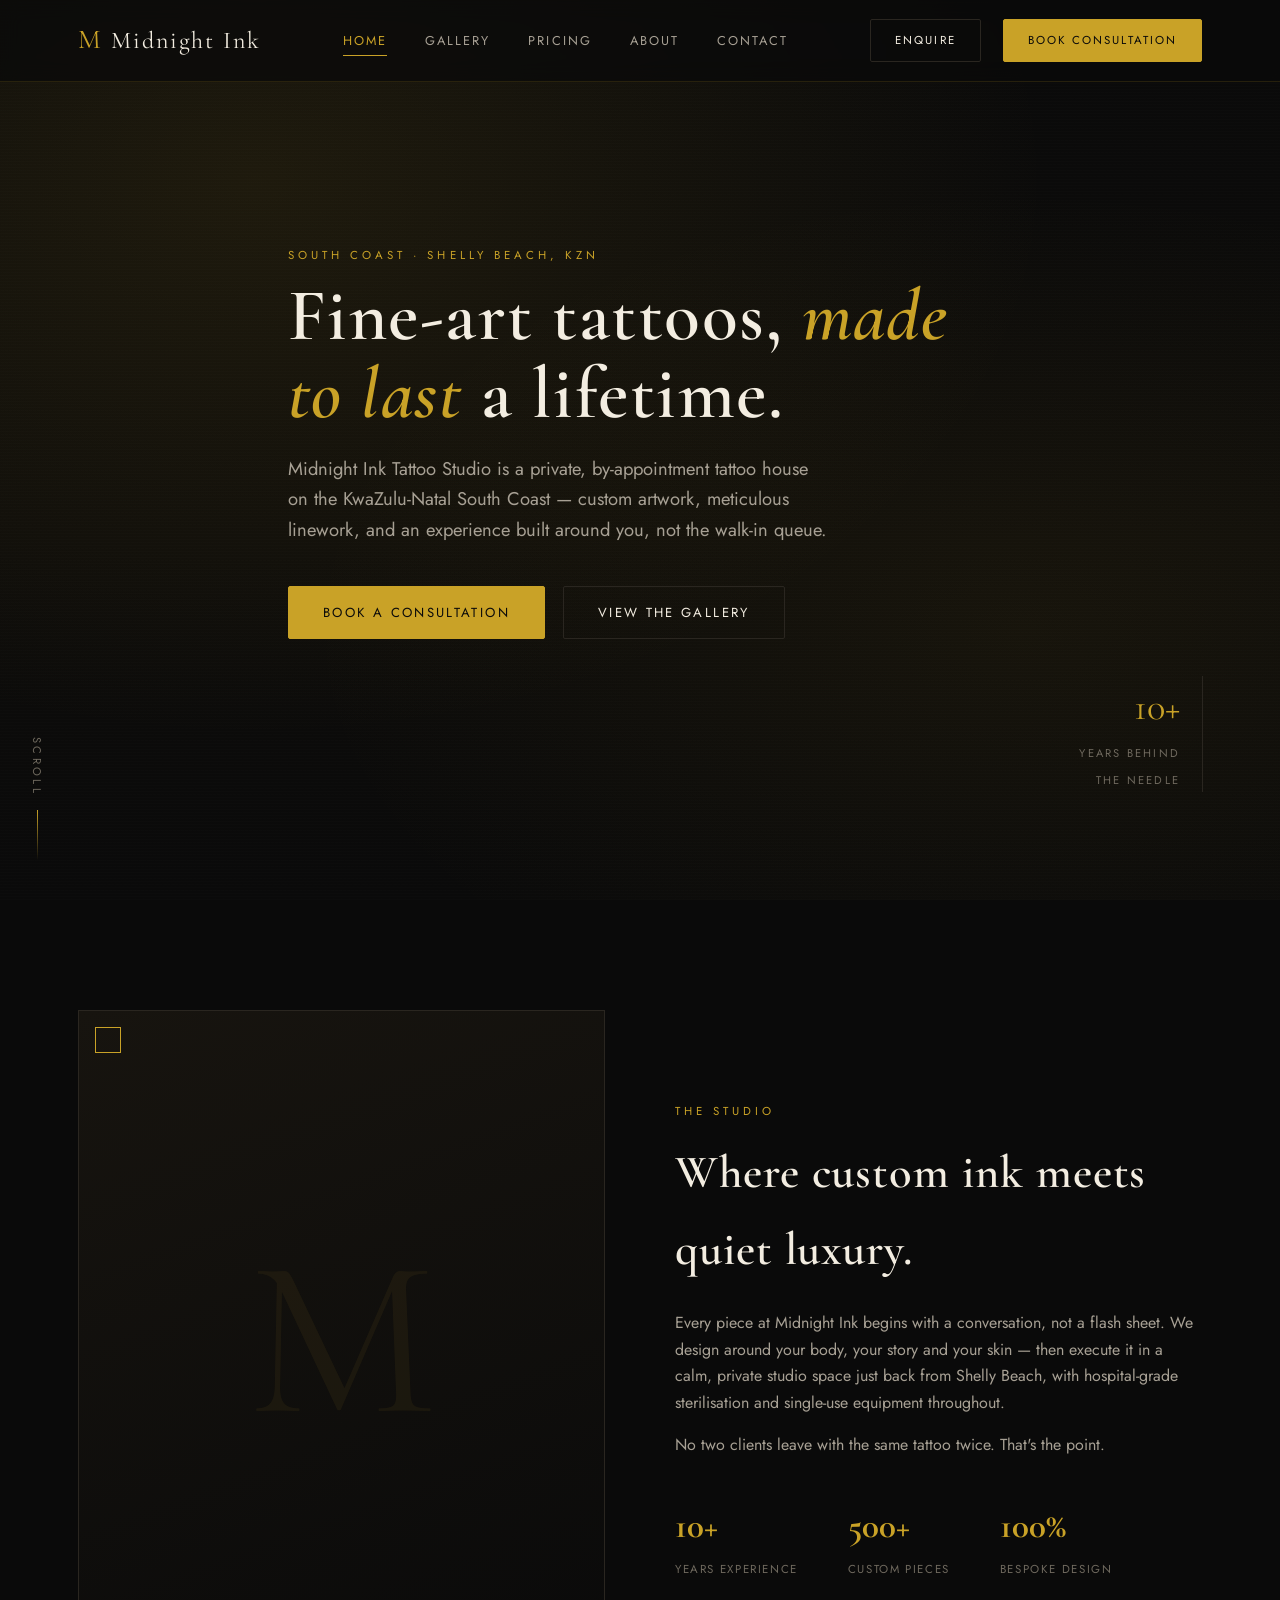
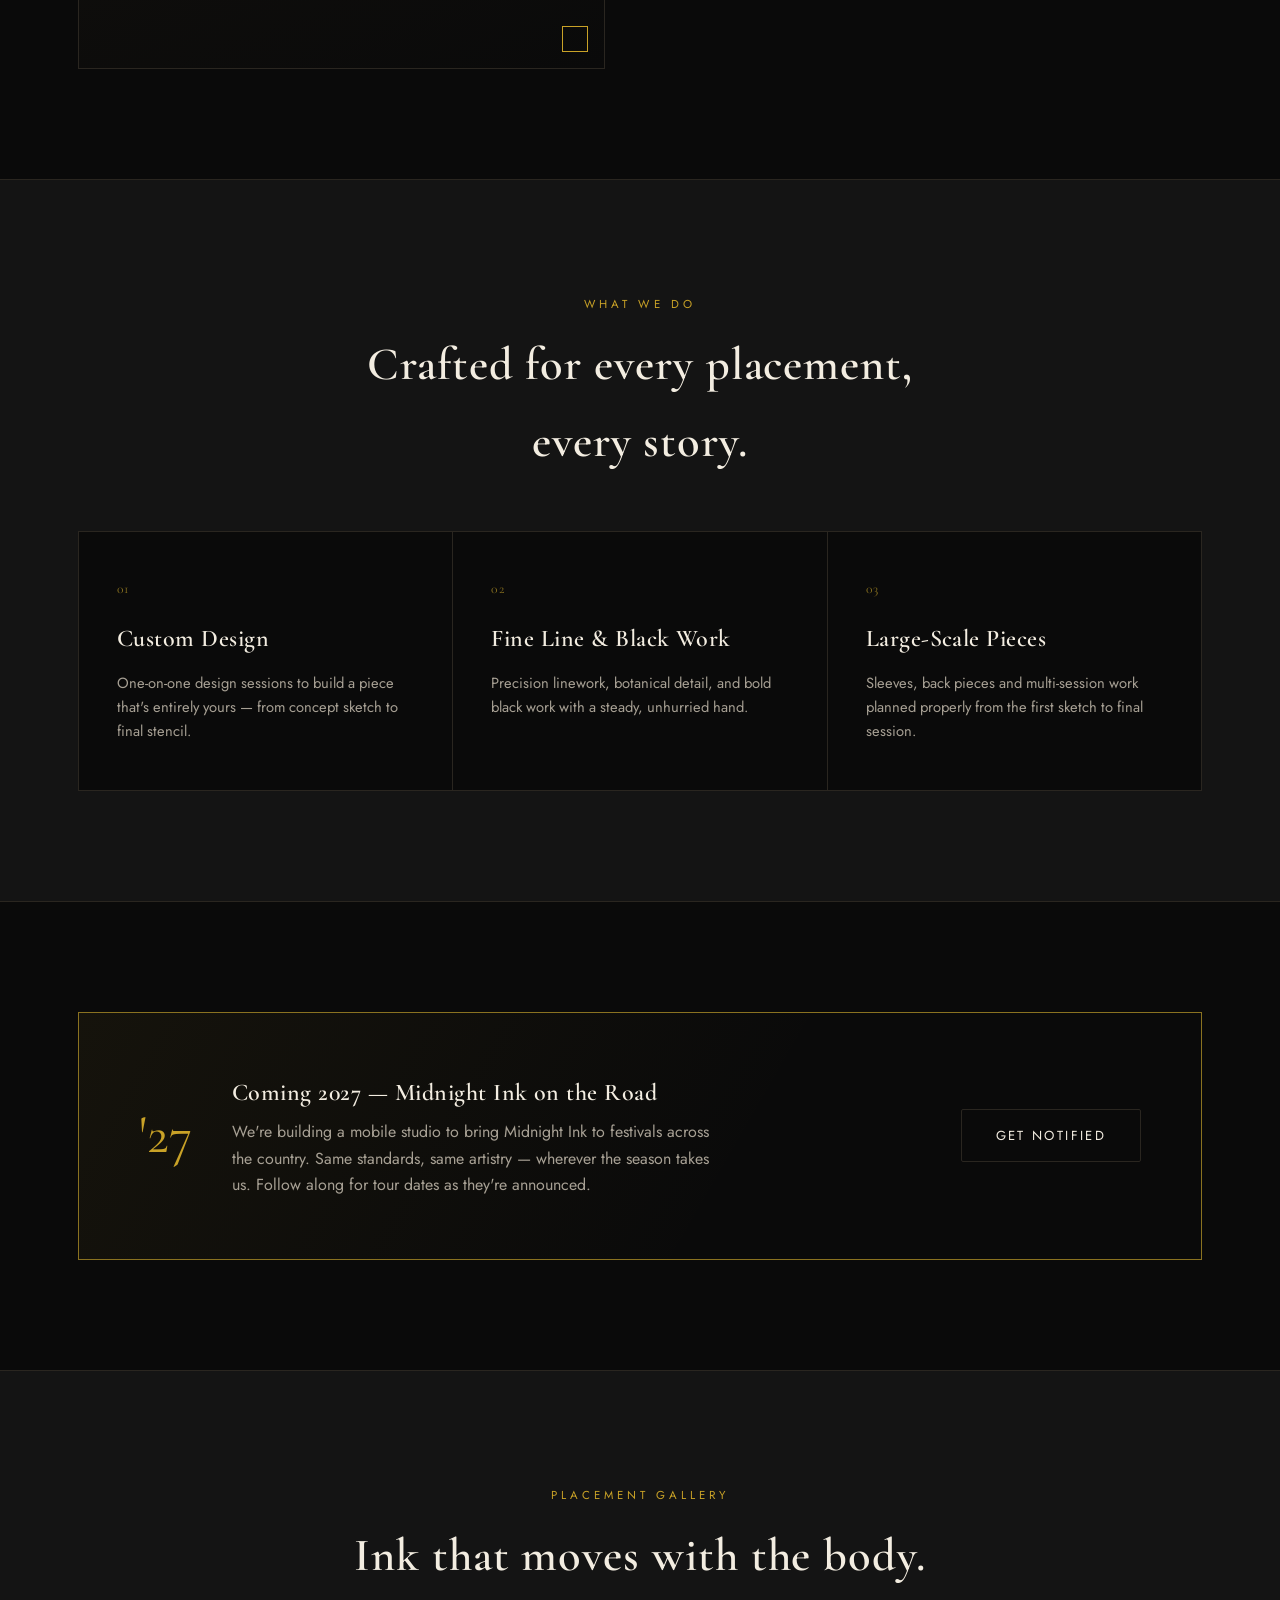
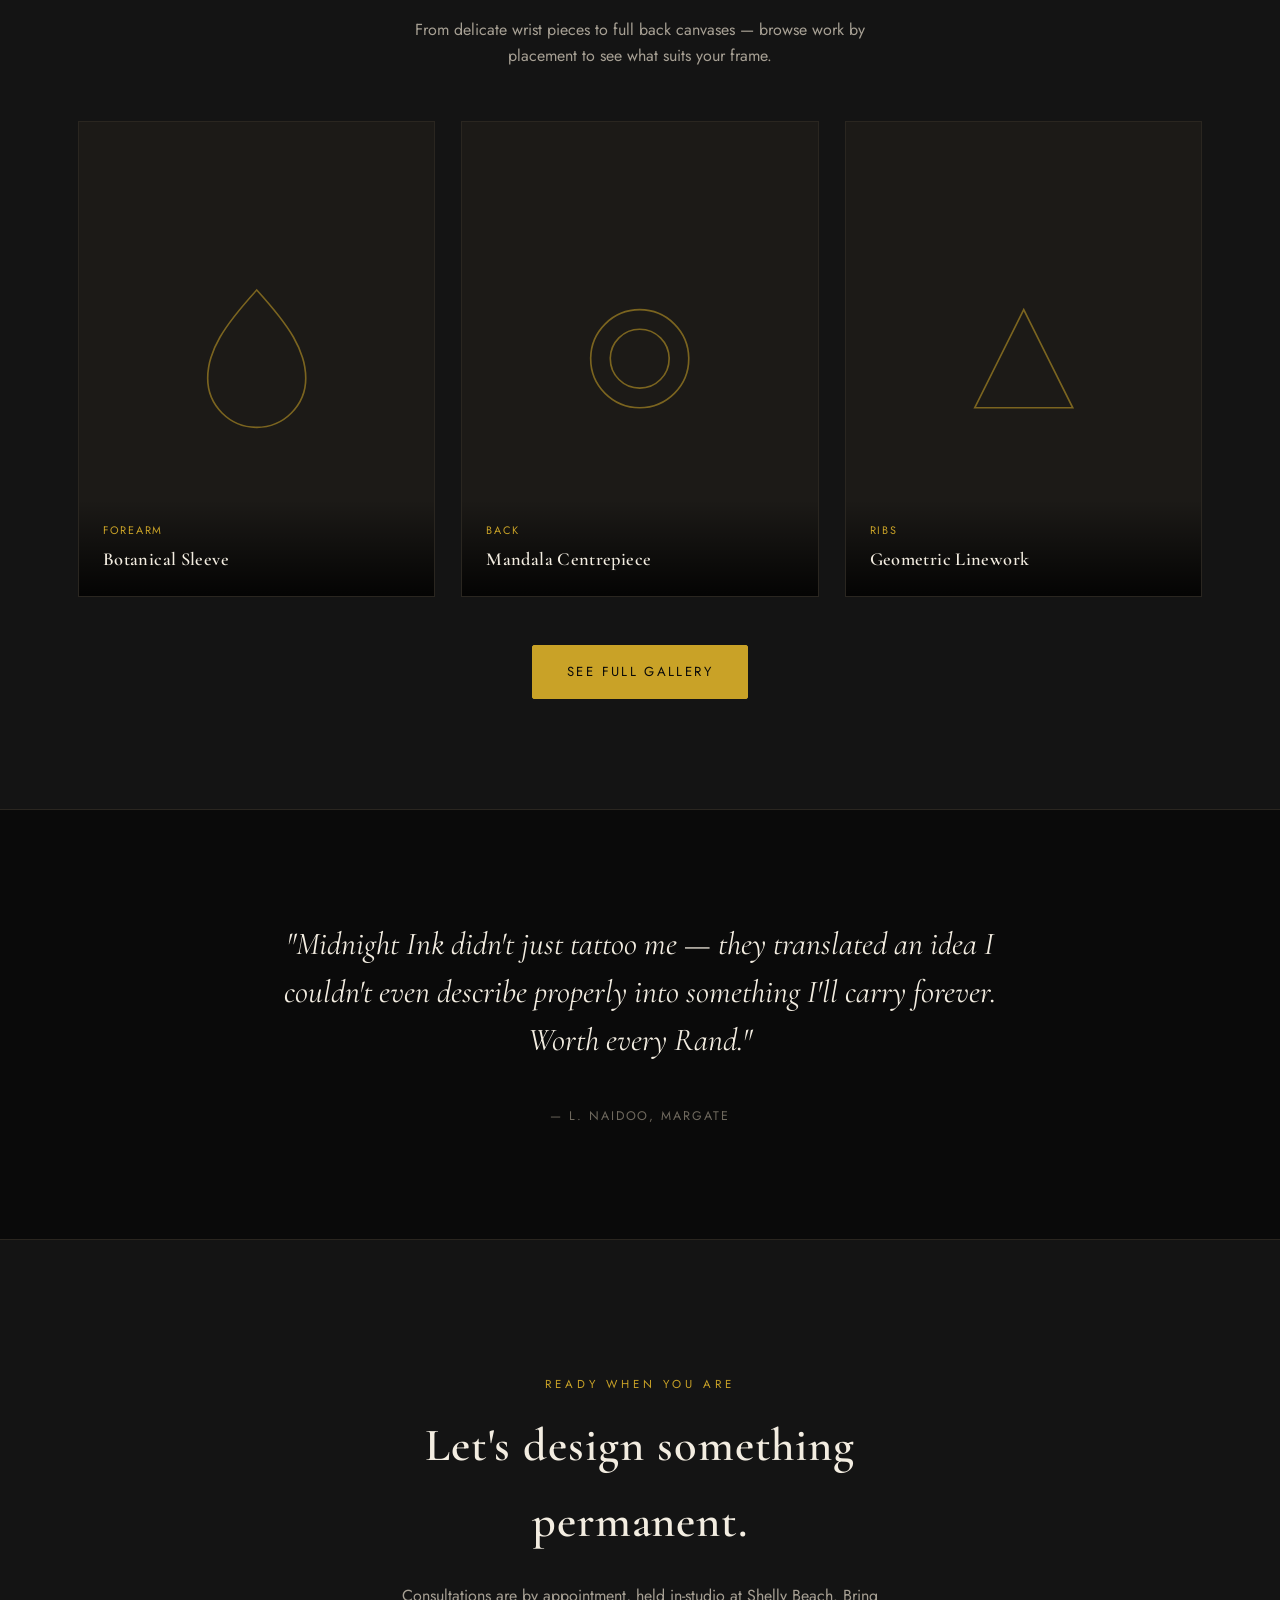
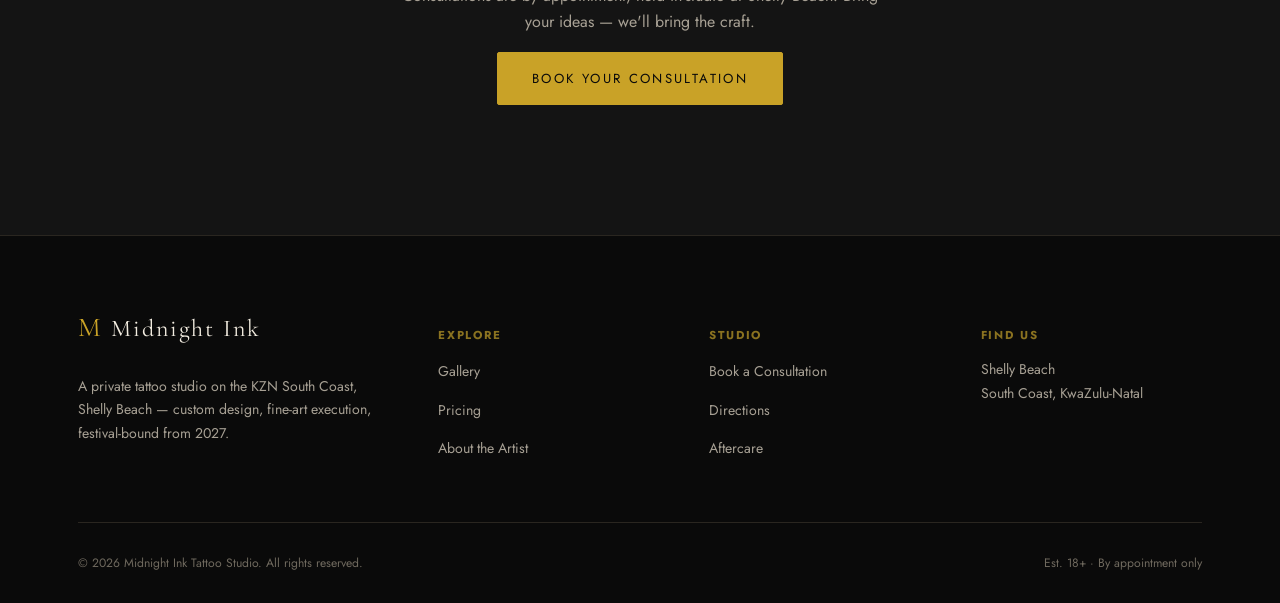
==== index.html @ 81fb279e "Add Midnight Ink Tattoo Studio website Five-page static site (home, gallery, pricing, about, contact" ====
<!DOCTYPE html>
<html lang="en">
<head>
<meta charset="UTF-8">
<meta name="viewport" content="width=device-width, initial-scale=1.0">
<title>Midnight Ink Tattoo Studio — Luxury Tattoo Art, Shelly Beach</title>
<meta name="description" content="Midnight Ink Tattoo Studio — bespoke, fine-art tattooing on the KZN South Coast, Shelly Beach. Custom design, private consultations, and from 2027 a mobile studio touring festivals nationwide.">
<link rel="icon" type="image/svg+xml" href="favicon.svg">
<link rel="preconnect" href="https://fonts.googleapis.com">
<link rel="preconnect" href="https://fonts.gstatic.com" crossorigin>
<link href="https://fonts.googleapis.com/css2?family=Cormorant+Garamond:ital,wght@0,400;0,500;0,600;1,500&family=Jost:wght@300;400;500;600&display=swap" rel="stylesheet">
<link rel="stylesheet" href="css/style.css">
</head>
<body>

<header class="site-header">
  <nav class="nav">
    <a href="index.html" class="logo"><span class="mark">M</span> Midnight Ink</a>
    <ul class="nav-links">
      <li><a href="index.html">Home</a></li>
      <li><a href="gallery.html">Gallery</a></li>
      <li><a href="pricing.html">Pricing</a></li>
      <li><a href="about.html">About</a></li>
      <li><a href="contact.html">Contact</a></li>
    </ul>
    <div class="nav-cta">
      <a href="contact.html" class="btn btn-ghost">Enquire</a>
      <a href="contact.html" class="btn btn-solid">Book Consultation</a>
    </div>
    <button class="nav-toggle" aria-label="Toggle navigation"><span></span><span></span><span></span></button>
  </nav>
</header>

<main>

  <!-- HERO -->
  <section class="hero">
    <div class="container hero-inner">
      <span class="eyebrow">South Coast · Shelly Beach, KZN</span>
      <h1>Fine‑art tattoos, <span class="gold"><em>made to last</em></span> a lifetime.</h1>
      <p class="lede">Midnight Ink Tattoo Studio is a private, by‑appointment tattoo house on the KwaZulu‑Natal South Coast — custom artwork, meticulous linework, and an experience built around you, not the walk‑in queue.</p>
      <div class="hero-actions">
        <a href="contact.html" class="btn btn-solid">Book a Consultation</a>
        <a href="gallery.html" class="btn btn-ghost">View the Gallery</a>
      </div>
    </div>
    <div class="hero-badge">
      <span class="num">10+</span>
      <span class="lbl">Years Behind<br>the Needle</span>
    </div>
    <div class="scroll-cue">Scroll</div>
  </section>

  <!-- INTRO -->
  <section>
    <div class="container intro-grid">
      <div class="intro-visual">
        <span class="frame-corner fc-tl"></span>
        <span class="frame-corner fc-br"></span>
      </div>
      <div>
        <span class="eyebrow">The Studio</span>
        <h2>Where custom ink meets quiet luxury.</h2>
        <p>Every piece at Midnight Ink begins with a conversation, not a flash sheet. We design around your body, your story and your skin — then execute it in a calm, private studio space just back from Shelly Beach, with hospital‑grade sterilisation and single‑use equipment throughout.</p>
        <p>No two clients leave with the same tattoo twice. That's the point.</p>
        <div class="stat-row">
          <div class="stat"><b>10+</b><span>Years Experience</span></div>
          <div class="stat"><b>500+</b><span>Custom Pieces</span></div>
          <div class="stat"><b>100%</b><span>Bespoke Design</span></div>
        </div>
      </div>
    </div>
  </section>

  <!-- SERVICE HIGHLIGHTS -->
  <section class="band-dark band-line">
    <div class="container">
      <div class="section-head center">
        <span class="eyebrow">What We Do</span>
        <h2>Crafted for every placement, every story.</h2>
      </div>
      <div class="card-grid">
        <div class="card">
          <span class="num">01</span>
          <h3>Custom Design</h3>
          <p>One‑on‑one design sessions to build a piece that's entirely yours — from concept sketch to final stencil.</p>
        </div>
        <div class="card">
          <span class="num">02</span>
          <h3>Fine Line &amp; Black Work</h3>
          <p>Precision linework, botanical detail, and bold black work with a steady, unhurried hand.</p>
        </div>
        <div class="card">
          <span class="num">03</span>
          <h3>Large‑Scale Pieces</h3>
          <p>Sleeves, back pieces and multi‑session work planned properly from the first sketch to final session.</p>
        </div>
      </div>
    </div>
  </section>

  <!-- MOBILE STUDIO / FESTIVAL BANNER -->
  <section>
    <div class="container">
      <div class="festival-banner">
        <span class="tag">'27</span>
        <div>
          <h3>Coming 2027 — Midnight Ink on the Road</h3>
          <p>We're building a mobile studio to bring Midnight Ink to festivals across the country. Same standards, same artistry — wherever the season takes us. Follow along for tour dates as they're announced.</p>
        </div>
        <a href="contact.html" class="btn btn-ghost">Get Notified</a>
      </div>
    </div>
  </section>

  <!-- PLACEMENTS TEASER -->
  <section class="band-dark band-line">
    <div class="container">
      <div class="section-head center">
        <span class="eyebrow">Placement Gallery</span>
        <h2>Ink that moves with the body.</h2>
        <p style="max-width:520px;margin:0.8em auto 0;">From delicate wrist pieces to full back canvases — browse work by placement to see what suits your frame.</p>
      </div>
      <div class="gallery-grid">
        <div class="gallery-item">
          <div class="swatch">
            <svg viewBox="0 0 100 100" fill="none" stroke="#c9a227" stroke-width="1"><path d="M50 8C30 30 20 45 20 62a30 30 0 0 0 60 0c0-17-10-32-30-54z"/></svg>
          </div>
          <div class="g-info"><span class="g-place">Forearm</span><h4>Botanical Sleeve</h4></div>
        </div>
        <div class="gallery-item">
          <div class="swatch">
            <svg viewBox="0 0 100 100" fill="none" stroke="#c9a227" stroke-width="1"><circle cx="50" cy="50" r="30"/><circle cx="50" cy="50" r="18"/></svg>
          </div>
          <div class="g-info"><span class="g-place">Back</span><h4>Mandala Centrepiece</h4></div>
        </div>
        <div class="gallery-item">
          <div class="swatch">
            <svg viewBox="0 0 100 100" fill="none" stroke="#c9a227" stroke-width="1"><path d="M20 80 L50 20 L80 80 Z"/></svg>
          </div>
          <div class="g-info"><span class="g-place">Ribs</span><h4>Geometric Linework</h4></div>
        </div>
      </div>
      <div style="text-align:center;margin-top:3em;">
        <a href="gallery.html" class="btn btn-solid">See Full Gallery</a>
      </div>
    </div>
  </section>

  <!-- TESTIMONIAL -->
  <section>
    <div class="container quote-block">
      <blockquote>"Midnight Ink didn't just tattoo me — they translated an idea I couldn't even describe properly into something I'll carry forever. Worth every Rand."</blockquote>
      <cite>— L. Naidoo, Margate</cite>
    </div>
  </section>

  <!-- CTA -->
  <section class="cta-band">
    <div class="container">
      <span class="eyebrow">Ready When You Are</span>
      <h2>Let's design something permanent.</h2>
      <p>Consultations are by appointment, held in‑studio at Shelly Beach. Bring your ideas — we'll bring the craft.</p>
      <a href="contact.html" class="btn btn-solid">Book Your Consultation</a>
    </div>
  </section>

</main>

<footer class="site-footer">
  <div class="container">
    <div class="footer-grid">
      <div>
        <div class="logo" style="margin-bottom:1em;"><span class="mark">M</span> Midnight Ink</div>
        <p>A private tattoo studio on the KZN South Coast, Shelly Beach — custom design, fine‑art execution, festival‑bound from 2027.</p>
      </div>
      <div>
        <h5>Explore</h5>
        <ul class="footer-links">
          <li><a href="gallery.html">Gallery</a></li>
          <li><a href="pricing.html">Pricing</a></li>
          <li><a href="about.html">About the Artist</a></li>
        </ul>
      </div>
      <div>
        <h5>Studio</h5>
        <ul class="footer-links">
          <li><a href="contact.html">Book a Consultation</a></li>
          <li><a href="contact.html">Directions</a></li>
          <li><a href="contact.html">Aftercare</a></li>
        </ul>
      </div>
      <div>
        <h5>Find Us</h5>
        <p>Shelly Beach<br>South Coast, KwaZulu‑Natal</p>
      </div>
    </div>
    <div class="footer-bottom">
      <span>© 2026 Midnight Ink Tattoo Studio. All rights reserved.</span>
      <span>Est. 18+ · By appointment only</span>
    </div>
  </div>
</footer>

<script src="js/main.js"></script>
</body>
</html>
---- css/style.css ----
/* ==========================================================================
   Midnight Ink Tattoo Studio — luxury dark/gold theme
   ========================================================================== */

:root {
  --ink-black: #0a0a0a;
  --ink-charcoal: #141414;
  --ink-charcoal-2: #1c1a17;
  --ink-line: #2a2620;
  --gold: #c9a227;
  --gold-soft: #d9bd63;
  --gold-dim: #8a7220;
  --cream: #f3ede1;
  --grey: #a7a094;
  --grey-dim: #6f695e;
  --font-display: "Cormorant Garamond", "Playfair Display", Georgia, serif;
  --font-body: "Jost", "Helvetica Neue", Arial, sans-serif;
  --container: 1180px;
}

* { box-sizing: border-box; }

html { scroll-behavior: smooth; }

body {
  margin: 0;
  background: var(--ink-black);
  color: var(--cream);
  font-family: var(--font-body);
  font-size: 16px;
  line-height: 1.65;
  -webkit-font-smoothing: antialiased;
}

img { max-width: 100%; display: block; }

a { color: inherit; text-decoration: none; }

h1, h2, h3, h4 {
  font-family: var(--font-display);
  font-weight: 600;
  letter-spacing: 0.02em;
  margin: 0 0 0.5em;
  color: var(--cream);
}

h1 { font-size: clamp(2.6rem, 6vw, 4.6rem); line-height: 1.05; }
h2 { font-size: clamp(2rem, 4vw, 2.9rem); }
h3 { font-size: 1.5rem; }

p { margin: 0 0 1em; color: var(--grey); }

.eyebrow {
  display: inline-block;
  font-family: var(--font-body);
  text-transform: uppercase;
  letter-spacing: 0.35em;
  font-size: 0.72rem;
  color: var(--gold);
  margin-bottom: 1.1em;
}

.container {
  max-width: var(--container);
  margin: 0 auto;
  padding: 0 28px;
}

.gold { color: var(--gold); }

/* Buttons */
.btn {
  display: inline-flex;
  align-items: center;
  gap: 10px;
  padding: 15px 34px;
  border: 1px solid var(--gold);
  border-radius: 2px;
  font-family: var(--font-body);
  font-size: 0.82rem;
  letter-spacing: 0.18em;
  text-transform: uppercase;
  color: var(--gold);
  background: transparent;
  cursor: pointer;
  transition: all 0.35s ease;
}
.btn:hover { background: var(--gold); color: var(--ink-black); }

.btn-solid {
  background: var(--gold);
  color: var(--ink-black);
}
.btn-solid:hover {
  background: var(--gold-soft);
  border-color: var(--gold-soft);
  color: var(--ink-black);
}

.btn-ghost {
  border-color: var(--ink-line);
  color: var(--cream);
}
.btn-ghost:hover {
  border-color: var(--gold);
  background: transparent;
  color: var(--gold);
}

/* ---------------------------------------------------------------------- */
/* Header / Nav                                                           */
/* ---------------------------------------------------------------------- */
.site-header {
  position: fixed;
  top: 0; left: 0; right: 0;
  z-index: 200;
  background: rgba(10, 10, 10, 0.75);
  backdrop-filter: blur(10px);
  border-bottom: 1px solid rgba(201, 162, 39, 0.15);
}

.nav {
  max-width: var(--container);
  margin: 0 auto;
  padding: 18px 28px;
  display: flex;
  align-items: center;
  justify-content: space-between;
}

.logo {
  font-family: var(--font-display);
  font-size: 1.5rem;
  letter-spacing: 0.08em;
  display: flex;
  align-items: baseline;
  gap: 8px;
}
.logo .mark { color: var(--gold); font-size: 1.7rem; }

.nav-links {
  display: flex;
  gap: 38px;
  list-style: none;
  margin: 0; padding: 0;
}
.nav-links a {
  font-size: 0.8rem;
  text-transform: uppercase;
  letter-spacing: 0.16em;
  color: var(--grey);
  position: relative;
  padding-bottom: 6px;
  transition: color 0.3s ease;
}
.nav-links a:hover,
.nav-links a.active { color: var(--gold); }
.nav-links a.active::after {
  content: "";
  position: absolute;
  left: 0; right: 0; bottom: 0;
  height: 1px;
  background: var(--gold);
}

.nav-cta { display: flex; align-items: center; gap: 22px; }
.nav-cta .btn { padding: 11px 24px; font-size: 0.72rem; }

.nav-toggle {
  display: none;
  flex-direction: column;
  gap: 5px;
  background: none;
  border: none;
  cursor: pointer;
  padding: 6px;
}
.nav-toggle span {
  width: 24px; height: 1px;
  background: var(--gold);
  display: block;
}

/* ---------------------------------------------------------------------- */
/* Hero                                                                    */
/* ---------------------------------------------------------------------- */
.hero {
  position: relative;
  min-height: 100vh;
  display: flex;
  align-items: center;
  padding-top: 90px;
  overflow: hidden;
  background:
    radial-gradient(ellipse at 20% 20%, rgba(201,162,39,0.10), transparent 55%),
    radial-gradient(ellipse at 80% 70%, rgba(201,162,39,0.06), transparent 50%),
    linear-gradient(180deg, #0a0a0a 0%, #0d0c0a 60%, #0a0a0a 100%);
}
.hero::before {
  content: "";
  position: absolute;
  inset: 0;
  background-image:
    repeating-linear-gradient(0deg, rgba(255,255,255,0.015) 0px, transparent 1px, transparent 3px);
  pointer-events: none;
}
.hero-inner {
  position: relative;
  z-index: 2;
  max-width: 760px;
}
.hero h1 { margin-bottom: 0.3em; }
.hero .lede {
  font-size: 1.15rem;
  color: var(--grey);
  max-width: 540px;
  margin-bottom: 2.2em;
}
.hero-actions { display: flex; gap: 18px; flex-wrap: wrap; }

.hero-badge {
  position: absolute;
  right: 6%;
  bottom: 12%;
  z-index: 2;
  text-align: right;
  border-right: 1px solid var(--ink-line);
  padding-right: 22px;
  display: none;
}
.hero-badge .num { font-family: var(--font-display); font-size: 2.4rem; color: var(--gold); display: block; }
.hero-badge .lbl { font-size: 0.7rem; letter-spacing: 0.2em; text-transform: uppercase; color: var(--grey-dim); }

@media (min-width: 900px) { .hero-badge { display: block; } }

.scroll-cue {
  position: absolute;
  left: 28px;
  bottom: 40px;
  writing-mode: vertical-rl;
  font-size: 0.7rem;
  letter-spacing: 0.3em;
  text-transform: uppercase;
  color: var(--grey-dim);
  display: flex;
  align-items: center;
  gap: 14px;
}
.scroll-cue::after {
  content: "";
  width: 1px; height: 50px;
  background: linear-gradient(var(--gold), transparent);
}

/* ---------------------------------------------------------------------- */
/* Section scaffolding                                                    */
/* ---------------------------------------------------------------------- */
section { padding: 110px 0; position: relative; }
.section-tight { padding: 70px 0; }
.section-head {
  max-width: 640px;
  margin-bottom: 3.2em;
}
.section-head.center { margin-left: auto; margin-right: auto; text-align: center; }

.divider {
  width: 60px;
  height: 1px;
  background: var(--gold);
  margin: 0 auto 2.4em;
  border: none;
}

.band-dark { background: var(--ink-charcoal); }
.band-line { border-top: 1px solid var(--ink-line); border-bottom: 1px solid var(--ink-line); }

/* ---------------------------------------------------------------------- */
/* Home: intro / highlights                                               */
/* ---------------------------------------------------------------------- */
.intro-grid {
  display: grid;
  grid-template-columns: 1fr 1fr;
  gap: 70px;
  align-items: center;
}
.intro-visual {
  aspect-ratio: 4/5;
  border: 1px solid var(--ink-line);
  position: relative;
  background:
    linear-gradient(160deg, #17140f 0%, #0a0a0a 100%);
  overflow: hidden;
}
.intro-visual::before {
  content: "M";
  font-family: var(--font-display);
  position: absolute;
  inset: 0;
  display: flex;
  align-items: center;
  justify-content: center;
  font-size: 14rem;
  color: rgba(201,162,39,0.07);
}
.intro-visual .frame-corner {
  position: absolute;
  width: 26px; height: 26px;
  border: 1px solid var(--gold);
}
.fc-tl { top: 16px; left: 16px; border-right: none; border-bottom: none; }
.fc-br { bottom: 16px; right: 16px; border-left: none; border-top: none; }

.stat-row {
  display: flex;
  gap: 50px;
  margin-top: 2.4em;
  flex-wrap: wrap;
}
.stat b {
  display: block;
  font-family: var(--font-display);
  font-size: 2.2rem;
  color: var(--gold);
}
.stat span {
  font-size: 0.72rem;
  letter-spacing: 0.14em;
  text-transform: uppercase;
  color: var(--grey-dim);
}

/* Highlight cards (services teaser) */
.card-grid {
  display: grid;
  grid-template-columns: repeat(3, 1fr);
  gap: 1px;
  background: var(--ink-line);
  border: 1px solid var(--ink-line);
}
.card {
  background: var(--ink-black);
  padding: 46px 38px;
  transition: background 0.35s ease;
}
.card:hover { background: var(--ink-charcoal-2); }
.card .num {
  font-family: var(--font-display);
  color: var(--gold-dim);
  font-size: 0.85rem;
  letter-spacing: 0.1em;
  margin-bottom: 1.4em;
  display: block;
}
.card h3 { margin-bottom: 0.5em; }
.card p { margin-bottom: 0; font-size: 0.92rem; }

/* Mobile studio / festival banner */
.festival-banner {
  border: 1px solid var(--gold-dim);
  padding: 60px;
  display: grid;
  grid-template-columns: auto 1fr auto;
  gap: 40px;
  align-items: center;
  background: linear-gradient(120deg, rgba(201,162,39,0.06), transparent 60%);
}
.festival-banner .tag {
  font-family: var(--font-display);
  font-size: 3.4rem;
  color: var(--gold);
  line-height: 1;
  white-space: nowrap;
}
.festival-banner h3 { margin-bottom: 0.3em; }
.festival-banner p { margin-bottom: 0; max-width: 480px; }

/* Testimonial */
.quote-block {
  max-width: 780px;
  margin: 0 auto;
  text-align: center;
}
.quote-block blockquote {
  font-family: var(--font-display);
  font-size: clamp(1.4rem, 2.6vw, 2rem);
  font-style: italic;
  color: var(--cream);
  margin: 0 0 1.2em;
  line-height: 1.5;
}
.quote-block cite {
  font-style: normal;
  font-size: 0.78rem;
  letter-spacing: 0.16em;
  text-transform: uppercase;
  color: var(--grey-dim);
}

/* CTA band */
.cta-band {
  text-align: center;
  padding: 130px 0;
  background: var(--ink-charcoal);
  border-top: 1px solid var(--ink-line);
}
.cta-band h2 { max-width: 620px; margin-left: auto; margin-right: auto; }
.cta-band p { max-width: 480px; margin-left: auto; margin-right: auto; }

/* ---------------------------------------------------------------------- */
/* Gallery page                                                           */
/* ---------------------------------------------------------------------- */
.filter-bar {
  display: flex;
  gap: 10px;
  flex-wrap: wrap;
  margin-bottom: 3em;
}
.filter-btn {
  padding: 10px 22px;
  border: 1px solid var(--ink-line);
  background: transparent;
  color: var(--grey);
  font-size: 0.74rem;
  letter-spacing: 0.14em;
  text-transform: uppercase;
  cursor: pointer;
  transition: all 0.25s ease;
}
.filter-btn:hover { border-color: var(--gold-dim); color: var(--cream); }
.filter-btn.active { border-color: var(--gold); color: var(--gold); background: rgba(201,162,39,0.08); }

.gallery-grid {
  display: grid;
  grid-template-columns: repeat(3, 1fr);
  gap: 26px;
}
.gallery-item {
  position: relative;
  aspect-ratio: 3/4;
  overflow: hidden;
  border: 1px solid var(--ink-line);
  background: var(--ink-charcoal-2);
  cursor: pointer;
}
.gallery-item .swatch {
  position: absolute;
  inset: 0;
  display: flex;
  align-items: center;
  justify-content: center;
  transition: transform 0.6s ease;
}
.gallery-item:hover .swatch { transform: scale(1.06); }
.gallery-item .swatch svg { width: 46%; opacity: 0.55; }

.gallery-item .g-info {
  position: absolute;
  left: 0; right: 0; bottom: 0;
  padding: 22px 24px;
  background: linear-gradient(0deg, rgba(0,0,0,0.85), transparent);
}
.gallery-item .g-info .g-place {
  font-size: 0.68rem;
  letter-spacing: 0.16em;
  text-transform: uppercase;
  color: var(--gold);
  margin-bottom: 4px;
  display: block;
}
.gallery-item .g-info h4 { margin: 0; font-size: 1.15rem; }

.gallery-note {
  margin-top: 3.5em;
  padding: 32px;
  border: 1px dashed var(--ink-line);
  text-align: center;
  color: var(--grey-dim);
  font-size: 0.85rem;
}

/* ---------------------------------------------------------------------- */
/* Pricing page                                                           */
/* ---------------------------------------------------------------------- */
.pricing-grid {
  display: grid;
  grid-template-columns: repeat(3, 1fr);
  gap: 1px;
  background: var(--ink-line);
  border: 1px solid var(--ink-line);
  margin-bottom: 4em;
}
.price-card {
  background: var(--ink-black);
  padding: 50px 40px;
  display: flex;
  flex-direction: column;
}
.price-card.featured { background: var(--ink-charcoal-2); }
.price-card .p-label {
  font-size: 0.72rem;
  letter-spacing: 0.2em;
  text-transform: uppercase;
  color: var(--gold);
  margin-bottom: 1em;
}
.price-card .p-size { color: var(--grey-dim); font-size: 0.85rem; margin-bottom: 1.6em; }
.price-card .p-amount {
  font-family: var(--font-display);
  font-size: 2.6rem;
  color: var(--cream);
  margin-bottom: 0.1em;
}
.price-card .p-amount small { font-size: 1rem; color: var(--grey-dim); font-weight: 400; }
.price-card ul {
  list-style: none;
  padding: 0; margin: 1.6em 0 0;
  border-top: 1px solid var(--ink-line);
  padding-top: 1.4em;
  flex: 1;
}
.price-card li {
  font-size: 0.88rem;
  color: var(--grey);
  padding: 7px 0;
  padding-left: 20px;
  position: relative;
}
.price-card li::before {
  content: "—";
  position: absolute;
  left: 0;
  color: var(--gold-dim);
}

.price-table {
  width: 100%;
  border-collapse: collapse;
  margin-bottom: 4em;
}
.price-table th, .price-table td {
  text-align: left;
  padding: 18px 20px;
  border-bottom: 1px solid var(--ink-line);
}
.price-table th {
  font-size: 0.7rem;
  letter-spacing: 0.16em;
  text-transform: uppercase;
  color: var(--gold);
  font-weight: 500;
}
.price-table td { color: var(--grey); font-size: 0.95rem; }
.price-table td.amt { color: var(--cream); font-family: var(--font-display); font-size: 1.1rem; }
.price-table tr:hover td { color: var(--cream); }

.info-columns {
  display: grid;
  grid-template-columns: repeat(3, 1fr);
  gap: 50px;
}
.info-columns h4 { color: var(--gold); font-size: 1rem; text-transform: uppercase; letter-spacing: 0.1em; font-family: var(--font-body); }
.info-columns p { font-size: 0.92rem; }

/* ---------------------------------------------------------------------- */
/* About page                                                             */
/* ---------------------------------------------------------------------- */
.about-hero {
  padding-top: 170px;
  padding-bottom: 60px;
}
.artist-grid {
  display: grid;
  grid-template-columns: 0.85fr 1.15fr;
  gap: 70px;
  align-items: start;
}
.timeline {
  border-left: 1px solid var(--ink-line);
  padding-left: 40px;
  display: flex;
  flex-direction: column;
  gap: 44px;
}
.timeline .t-item { position: relative; }
.timeline .t-item::before {
  content: "";
  position: absolute;
  left: -45px; top: 4px;
  width: 9px; height: 9px;
  border-radius: 50%;
  background: var(--gold);
}
.timeline .t-year {
  font-size: 0.72rem;
  letter-spacing: 0.16em;
  color: var(--gold-dim);
  text-transform: uppercase;
  margin-bottom: 6px;
  display: block;
}

.values-grid {
  display: grid;
  grid-template-columns: repeat(4, 1fr);
  gap: 40px;
}
.value-item { text-align: center; }
.value-item .v-icon {
  width: 54px; height: 54px;
  margin: 0 auto 18px;
  border: 1px solid var(--gold-dim);
  border-radius: 50%;
  display: flex; align-items: center; justify-content: center;
}
.value-item .v-icon svg { width: 22px; height: 22px; }
.value-item h4 { font-size: 1rem; margin-bottom: 0.4em; }
.value-item p { font-size: 0.85rem; margin: 0; }

/* ---------------------------------------------------------------------- */
/* Contact page                                                           */
/* ---------------------------------------------------------------------- */
.contact-hero { padding-top: 170px; padding-bottom: 40px; }
.contact-grid {
  display: grid;
  grid-template-columns: 1fr 1fr;
  gap: 70px;
}
.contact-info-list { list-style: none; padding: 0; margin: 2em 0; }
.contact-info-list li {
  padding: 18px 0;
  border-bottom: 1px solid var(--ink-line);
}
.contact-info-list .ci-label {
  display: block;
  font-size: 0.7rem;
  letter-spacing: 0.16em;
  text-transform: uppercase;
  color: var(--gold-dim);
  margin-bottom: 6px;
}
.contact-info-list .ci-value { color: var(--cream); font-size: 1.05rem; }
.contact-info-list a.ci-value:hover { color: var(--gold); }

.social-row { display: flex; gap: 16px; margin-top: 1.5em; }
.social-row a {
  width: 42px; height: 42px;
  border: 1px solid var(--ink-line);
  display: flex; align-items: center; justify-content: center;
  transition: border-color 0.3s ease, color 0.3s ease;
  color: var(--grey);
}
.social-row a:hover { border-color: var(--gold); color: var(--gold); }
.social-row svg { width: 17px; height: 17px; }

.map-frame {
  border: 1px solid var(--ink-line);
  filter: grayscale(1) invert(0.92) contrast(0.9);
  width: 100%;
  height: 320px;
  background: var(--ink-charcoal-2);
}

form.contact-form { display: flex; flex-direction: column; gap: 22px; }
.form-row { display: grid; grid-template-columns: 1fr 1fr; gap: 22px; }
.field { display: flex; flex-direction: column; gap: 8px; }
.field label {
  font-size: 0.7rem;
  letter-spacing: 0.14em;
  text-transform: uppercase;
  color: var(--grey-dim);
}
.field input, .field select, .field textarea {
  background: var(--ink-charcoal);
  border: 1px solid var(--ink-line);
  color: var(--cream);
  padding: 14px 16px;
  font-family: var(--font-body);
  font-size: 0.95rem;
  border-radius: 2px;
  transition: border-color 0.25s ease;
}
.field input:focus, .field select:focus, .field textarea:focus {
  outline: none;
  border-color: var(--gold);
}
.field textarea { resize: vertical; min-height: 130px; }
.form-note { font-size: 0.78rem; color: var(--grey-dim); }
.form-msg {
  display: none;
  padding: 16px 18px;
  border: 1px solid var(--gold-dim);
  color: var(--gold-soft);
  font-size: 0.88rem;
}
.form-msg.show { display: block; }

.hours-list { list-style: none; padding: 0; margin: 0; }
.hours-list li {
  display: flex;
  justify-content: space-between;
  padding: 10px 0;
  border-bottom: 1px solid var(--ink-line);
  font-size: 0.9rem;
  color: var(--grey);
}
.hours-list li span:last-child { color: var(--cream); }

/* ---------------------------------------------------------------------- */
/* Footer                                                                  */
/* ---------------------------------------------------------------------- */
.site-footer {
  border-top: 1px solid var(--ink-line);
  padding: 70px 0 30px;
  background: var(--ink-black);
}
.footer-grid {
  display: grid;
  grid-template-columns: 1.4fr 1fr 1fr 1fr;
  gap: 50px;
  margin-bottom: 60px;
}
.footer-grid h5 {
  font-size: 0.72rem;
  letter-spacing: 0.16em;
  text-transform: uppercase;
  color: var(--gold-dim);
  margin-bottom: 1.2em;
  font-family: var(--font-body);
}
.footer-grid p { font-size: 0.88rem; }
.footer-links { list-style: none; padding: 0; margin: 0; display: flex; flex-direction: column; gap: 12px; }
.footer-links a { font-size: 0.88rem; color: var(--grey); transition: color 0.25s ease; }
.footer-links a:hover { color: var(--gold); }

.footer-bottom {
  display: flex;
  justify-content: space-between;
  align-items: center;
  padding-top: 30px;
  border-top: 1px solid var(--ink-line);
  font-size: 0.76rem;
  color: var(--grey-dim);
  flex-wrap: wrap;
  gap: 14px;
}

/* ---------------------------------------------------------------------- */
/* Responsive                                                              */
/* ---------------------------------------------------------------------- */
@media (max-width: 980px) {
  .intro-grid, .artist-grid, .contact-grid { grid-template-columns: 1fr; gap: 44px; }
  .card-grid { grid-template-columns: 1fr 1fr; }
  .pricing-grid { grid-template-columns: 1fr 1fr; }
  .gallery-grid { grid-template-columns: 1fr 1fr; }
  .values-grid { grid-template-columns: 1fr 1fr; }
  .info-columns { grid-template-columns: 1fr; gap: 30px; }
  .footer-grid { grid-template-columns: 1fr 1fr; }
  .festival-banner { grid-template-columns: 1fr; text-align: left; padding: 44px 32px; }
}

@media (max-width: 720px) {
  .nav-links, .nav-cta .btn-ghost { display: none; }
  .nav-toggle { display: flex; }
  .nav { padding: 16px 20px; }
  .logo { font-size: 1.15rem; white-space: nowrap; gap: 6px; }
  .logo .mark { font-size: 1.3rem; }
  .nav-cta { gap: 12px; }
  .nav-cta .btn-solid { padding: 10px 16px; font-size: 0.66rem; letter-spacing: 0.1em; white-space: nowrap; }
  .nav.open .nav-links {
    display: flex;
    position: absolute;
    top: 100%; left: 0; right: 0;
    flex-direction: column;
    background: var(--ink-black);
    border-top: 1px solid var(--ink-line);
    border-bottom: 1px solid var(--ink-line);
    padding: 26px 28px;
    gap: 20px;
  }
  .card-grid, .pricing-grid, .gallery-grid, .values-grid, .footer-grid { grid-template-columns: 1fr; }
  .form-row { grid-template-columns: 1fr; }
  section { padding: 70px 0; }
  .stat-row { gap: 30px; }
  .price-table { font-size: 0.85rem; }
  .price-table th, .price-table td { padding: 12px 10px; }
}

@media (max-width: 400px) {
  .nav-cta .btn-solid { display: none; }
}
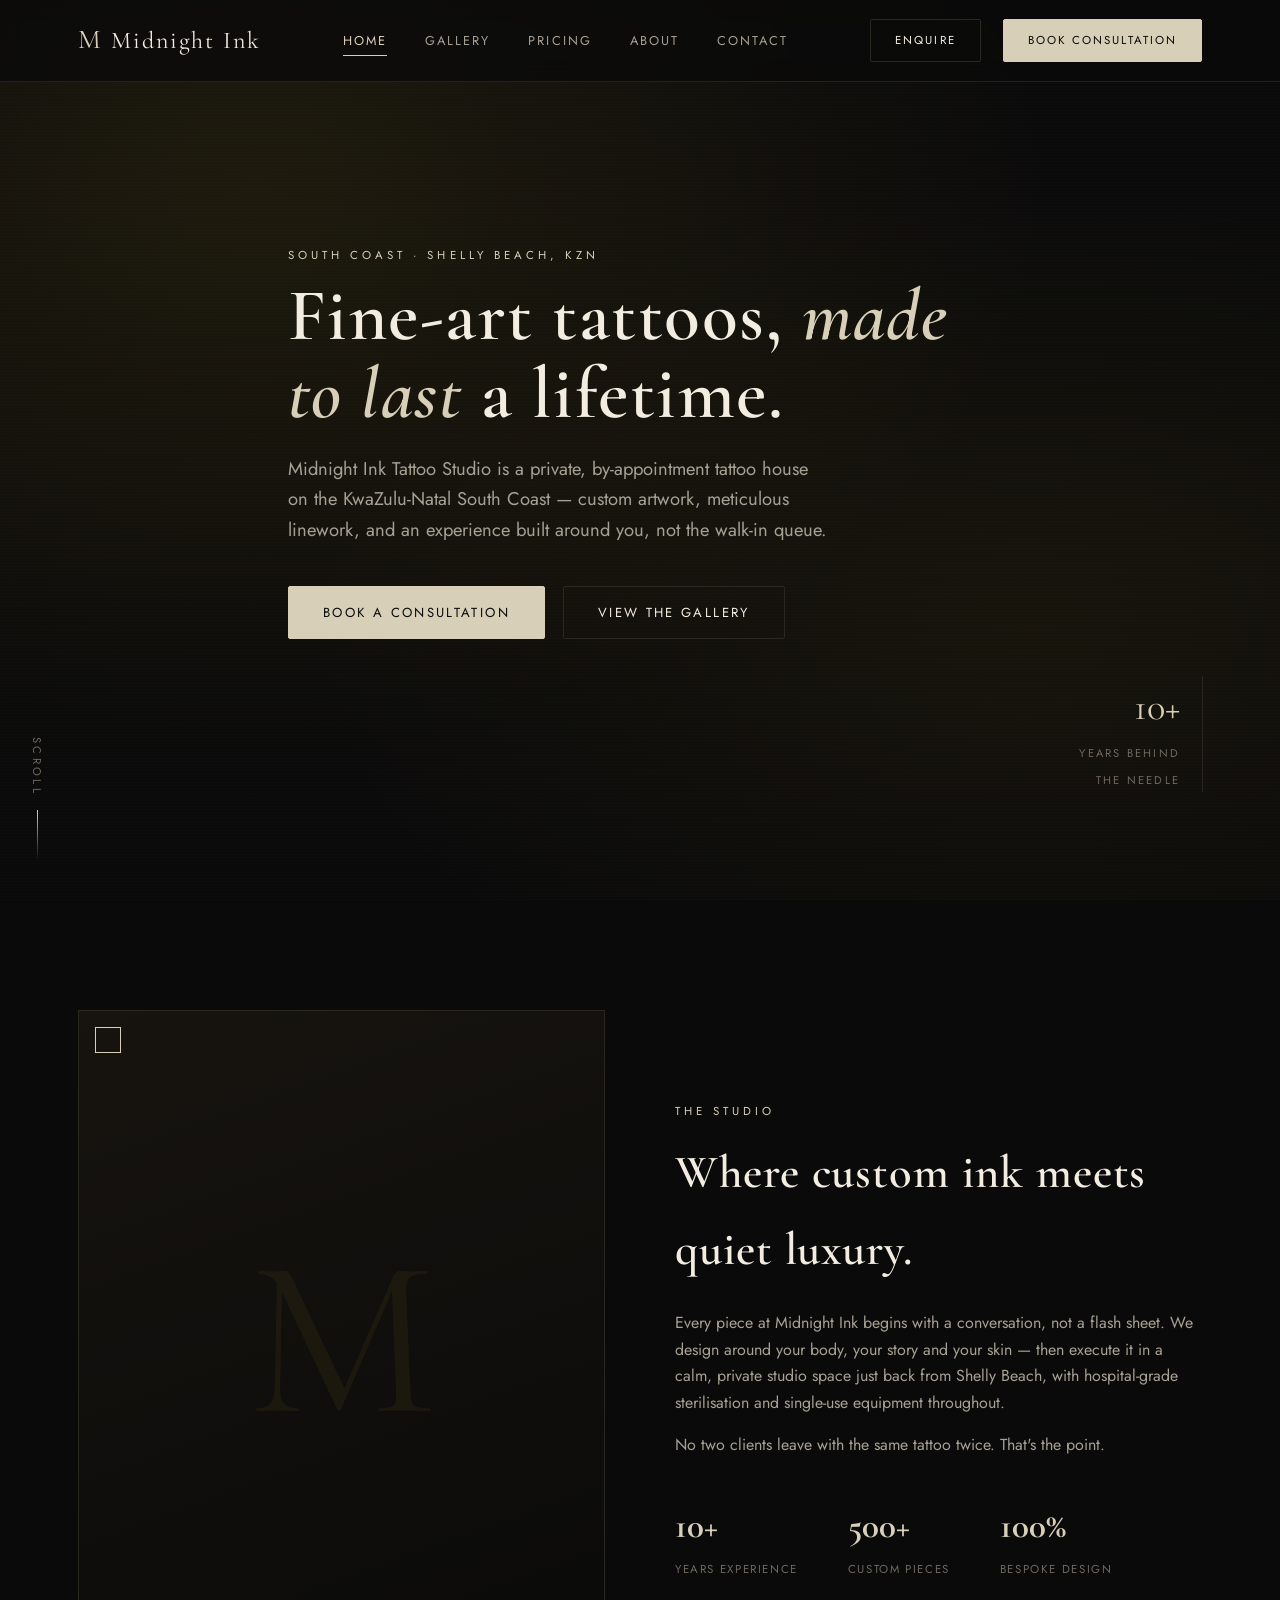
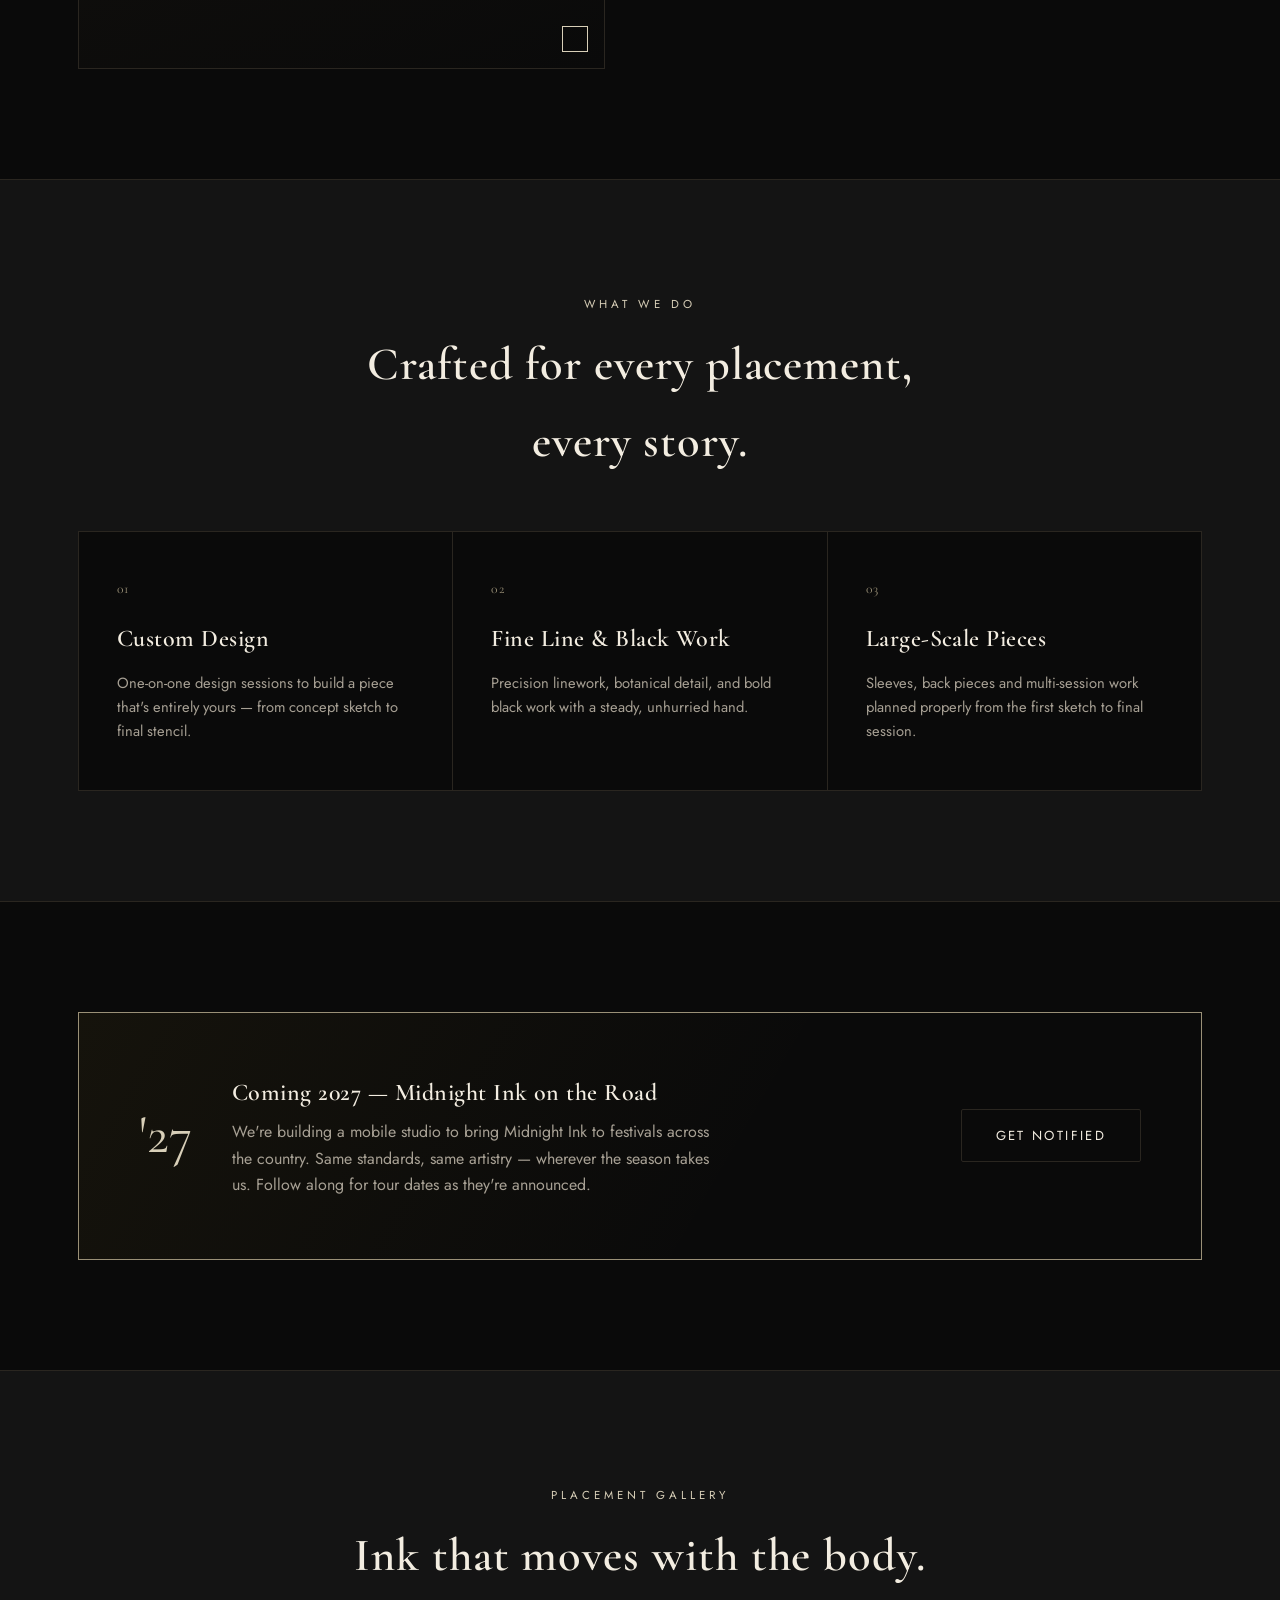
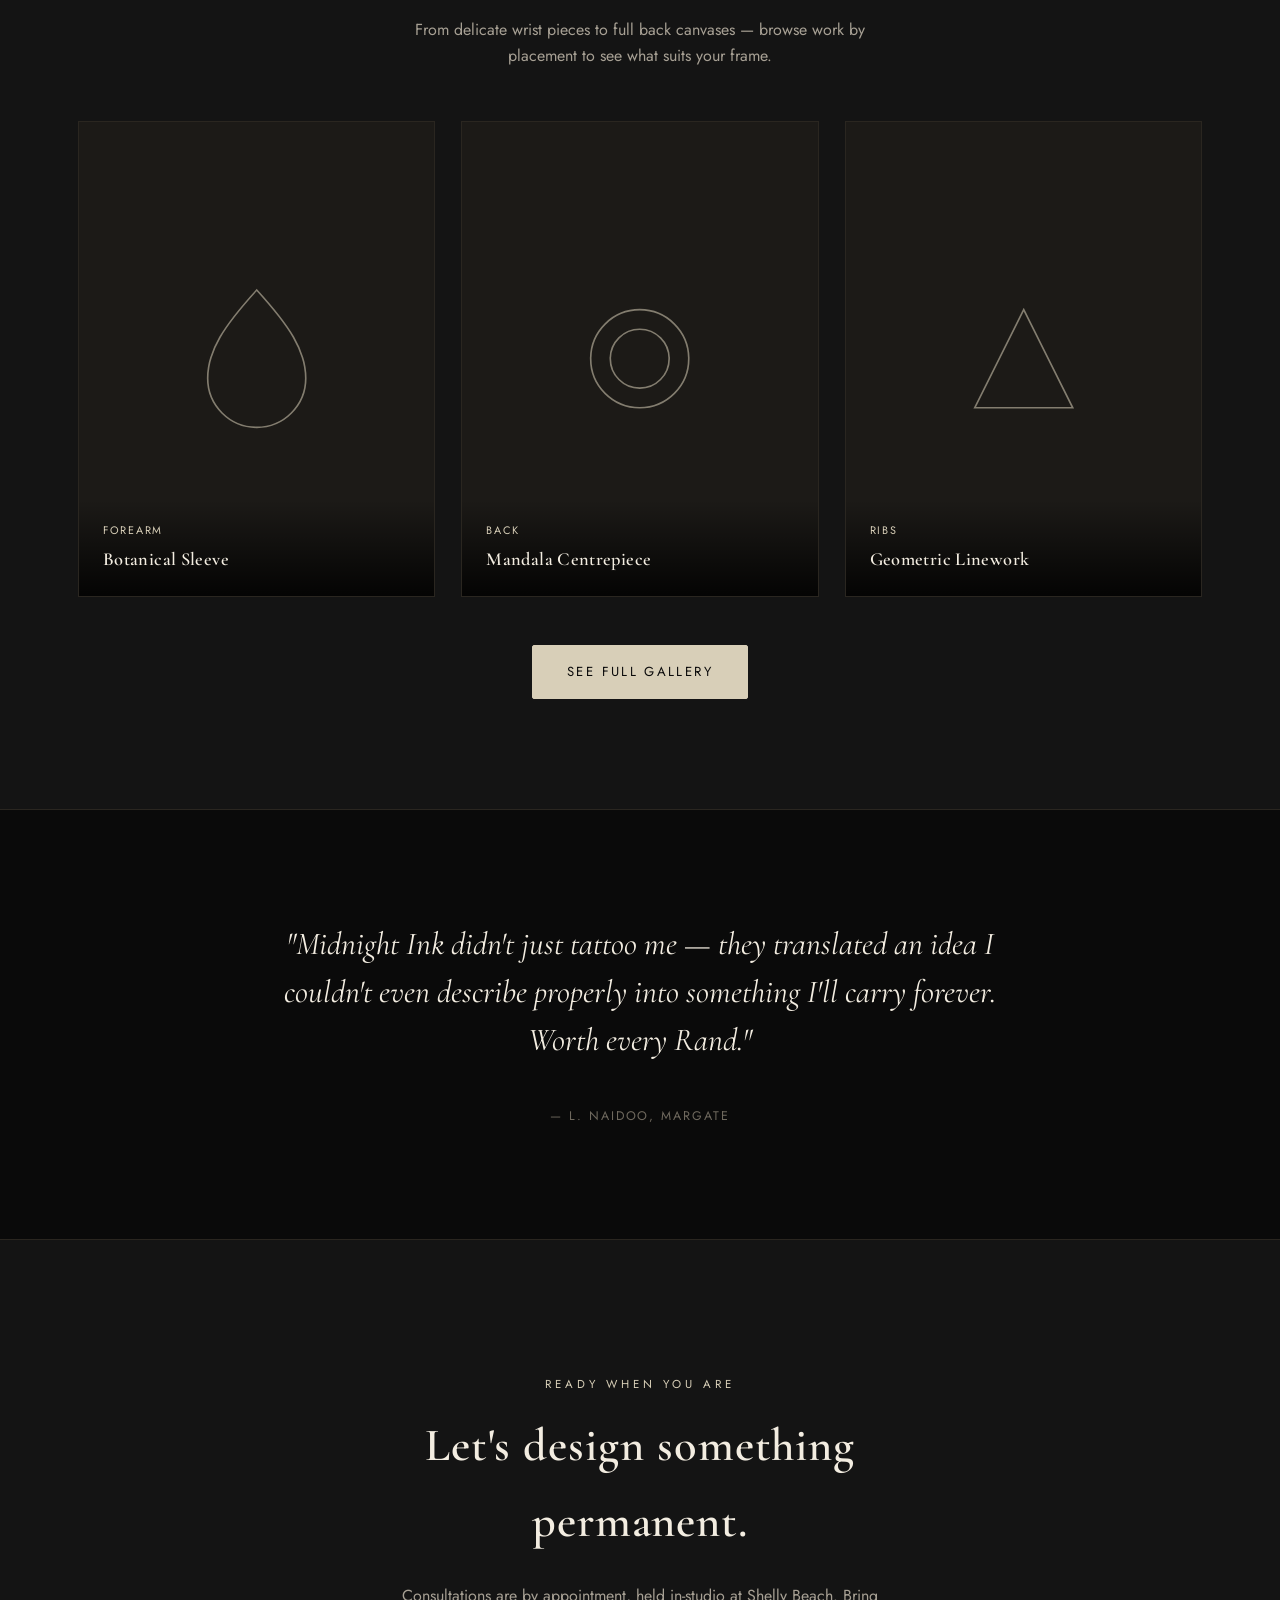
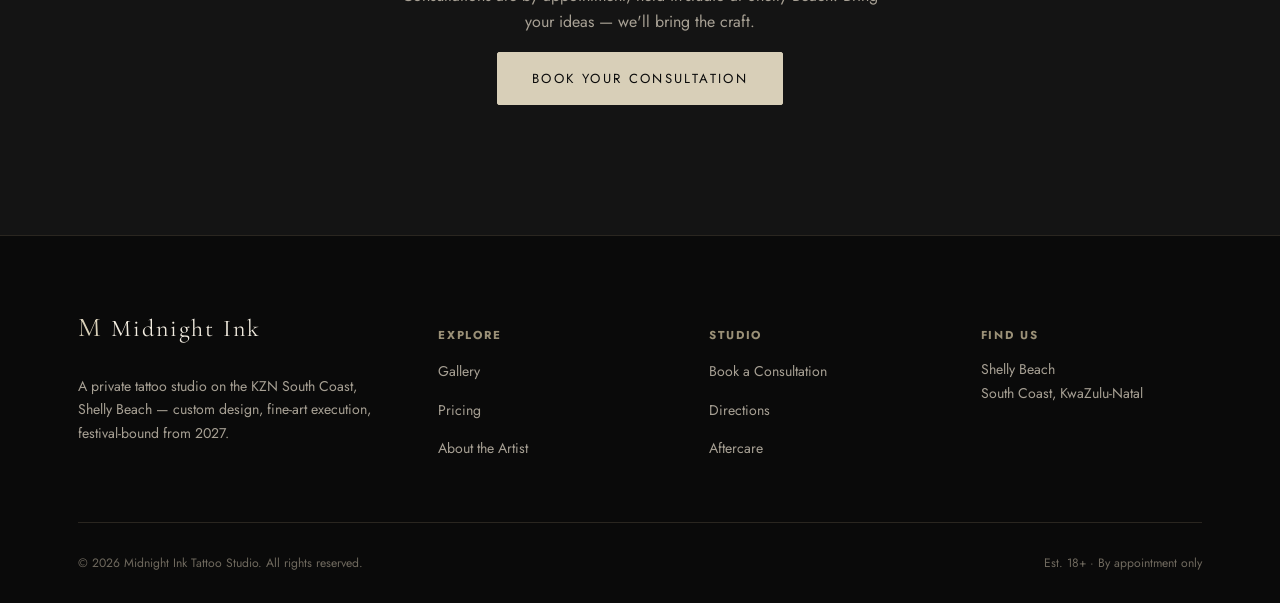
==== commit d4d2ae2e: "Swap gold accents for antique-white palette, add real phone number Replace the gold accent color thr" ====
--- a/index.html
+++ b/index.html
@@ -124,19 +124,19 @@
       <div class="gallery-grid">
         <div class="gallery-item">
           <div class="swatch">
-            <svg viewBox="0 0 100 100" fill="none" stroke="#c9a227" stroke-width="1"><path d="M50 8C30 30 20 45 20 62a30 30 0 0 0 60 0c0-17-10-32-30-54z"/></svg>
+            <svg viewBox="0 0 100 100" fill="none" stroke="#d8cfb8" stroke-width="1"><path d="M50 8C30 30 20 45 20 62a30 30 0 0 0 60 0c0-17-10-32-30-54z"/></svg>
           </div>
           <div class="g-info"><span class="g-place">Forearm</span><h4>Botanical Sleeve</h4></div>
         </div>
         <div class="gallery-item">
           <div class="swatch">
-            <svg viewBox="0 0 100 100" fill="none" stroke="#c9a227" stroke-width="1"><circle cx="50" cy="50" r="30"/><circle cx="50" cy="50" r="18"/></svg>
+            <svg viewBox="0 0 100 100" fill="none" stroke="#d8cfb8" stroke-width="1"><circle cx="50" cy="50" r="30"/><circle cx="50" cy="50" r="18"/></svg>
           </div>
           <div class="g-info"><span class="g-place">Back</span><h4>Mandala Centrepiece</h4></div>
         </div>
         <div class="gallery-item">
           <div class="swatch">
-            <svg viewBox="0 0 100 100" fill="none" stroke="#c9a227" stroke-width="1"><path d="M20 80 L50 20 L80 80 Z"/></svg>
+            <svg viewBox="0 0 100 100" fill="none" stroke="#d8cfb8" stroke-width="1"><path d="M20 80 L50 20 L80 80 Z"/></svg>
           </div>
           <div class="g-info"><span class="g-place">Ribs</span><h4>Geometric Linework</h4></div>
         </div>
--- a/css/style.css
+++ b/css/style.css
@@ -1,5 +1,5 @@
 /* ==========================================================================
-   Midnight Ink Tattoo Studio — luxury dark/gold theme
+   Midnight Ink Tattoo Studio — luxury dark/antique-white theme
    ========================================================================== */
 
 :root {
@@ -7,9 +7,9 @@
   --ink-charcoal: #141414;
   --ink-charcoal-2: #1c1a17;
   --ink-line: #2a2620;
-  --gold: #c9a227;
-  --gold-soft: #d9bd63;
-  --gold-dim: #8a7220;
+  --gold: #d8cfb8;
+  --gold-soft: #ece6d4;
+  --gold-dim: #9a9077;
   --cream: #f3ede1;
   --grey: #a7a094;
   --grey-dim: #6f695e;
@@ -652,12 +652,16 @@
 .social-row a:hover { border-color: var(--gold); color: var(--gold); }
 .social-row svg { width: 17px; height: 17px; }
 
+.map-wrap {
+  border: 1px solid var(--ink-line);
+  background: var(--ink-charcoal-2);
+}
 .map-frame {
-  border: 1px solid var(--ink-line);
   filter: grayscale(1) invert(0.92) contrast(0.9);
   width: 100%;
   height: 320px;
-  background: var(--ink-charcoal-2);
+  border: none;
+  display: block;
 }
 
 form.contact-form { display: flex; flex-direction: column; gap: 22px; }
